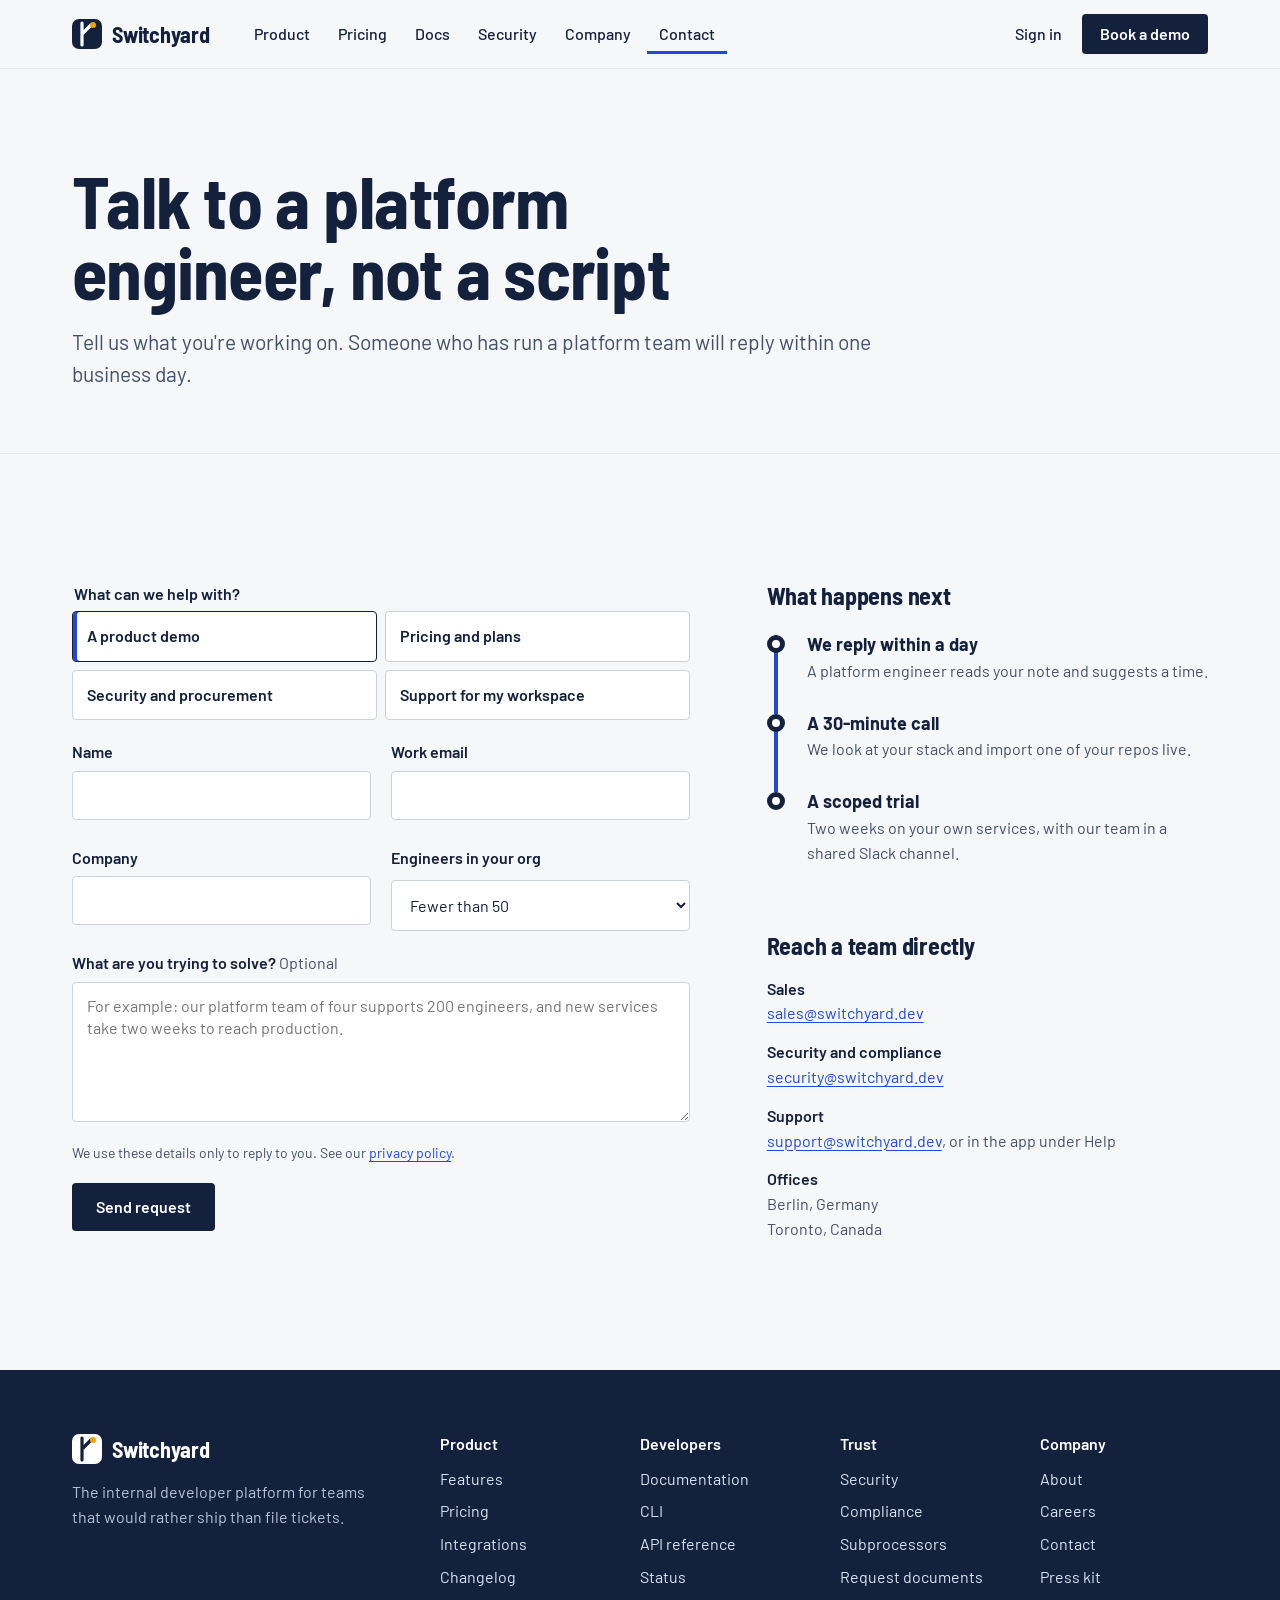
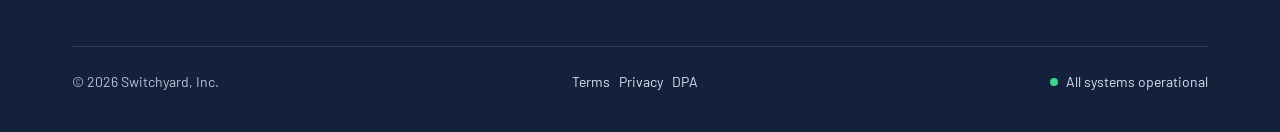
==== site/contact.html @ 426c79f3 "Add Switchyard marketing site and design skills Static multi-page marketing site for an internal dev" ====
<!doctype html>
<html lang="en">
<head>
<meta charset="utf-8">
<meta name="viewport" content="width=device-width, initial-scale=1">
<link rel="icon" href="assets/img/mark.svg" type="image/svg+xml">
<link rel="preconnect" href="https://fonts.googleapis.com">
<link rel="preconnect" href="https://fonts.gstatic.com" crossorigin>
<link href="https://fonts.googleapis.com/css2?family=Barlow+Semi+Condensed:wght@600;700&family=Barlow:wght@400;500;600;700&family=IBM+Plex+Mono:wght@400;500&display=swap" rel="stylesheet">
<link rel="stylesheet" href="assets/css/styles.css">
<title>Contact | Switchyard</title>
<meta name="description" content="Book a Switchyard demo, request security documents, or reach support.">
</head>
<body data-page="contact">
<a class="skip" href="#main">Skip to content</a>
<header class="site-header">
  <div class="wrap site-header__inner">
    <a class="brand" href="index.html" aria-label="Switchyard home">
      <svg class="brand__mark" viewBox="0 0 30 30" aria-hidden="true"><rect width="30" height="30" rx="7" fill="#14213D"/><path d="M10 26V15M10 15V4M10 15l9-9" fill="none" stroke="#fff" stroke-width="3.2" stroke-linecap="round" stroke-linejoin="round"/><circle cx="21" cy="6" r="3" fill="#F0A202"/></svg>
      <span class="brand__name">Switchyard</span>
    </a>
    <button class="menu-toggle" type="button" aria-expanded="false" aria-label="Open menu">
      <svg width="20" height="14" viewBox="0 0 20 14" aria-hidden="true"><path d="M0 1h20M0 7h20M0 13h20" stroke="currentColor" stroke-width="2"/></svg>
    </button>
    <nav class="nav" aria-label="Main">
      <a href="features.html" data-page="features">Product</a>
      <a href="pricing.html" data-page="pricing">Pricing</a>
      <a href="docs.html" data-page="docs">Docs</a>
      <a href="security.html" data-page="security">Security</a>
      <a href="about.html" data-page="about">Company</a>
      <a href="contact.html" data-page="contact" aria-current="page">Contact</a>
    </nav>
    <div class="header-actions">
      <a class="signin" href="#">Sign in</a>
      <a class="btn btn--primary" href="contact.html?topic=demo">Book a demo</a>
    </div>
  </div>
</header>
<main id="main">

  <section class="page-head">
    <div class="wrap page-head__inner">
      <h1>Talk to a platform engineer, not a script</h1>
      <p class="lead">Tell us what you're working on. Someone who has run a platform team will reply within one business day.</p>
    </div>
  </section>

  <section class="section">
    <div class="wrap split split--wide-first">
      <div>
        <form class="form" id="contact-form" novalidate>
          <fieldset class="field">
            <legend>What can we help with?</legend>
            <div class="topics">
              <label class="topic"><input type="radio" name="topic" value="demo" checked><span>A product demo</span></label>
              <label class="topic"><input type="radio" name="topic" value="sales"><span>Pricing and plans</span></label>
              <label class="topic"><input type="radio" name="topic" value="security"><span>Security and procurement</span></label>
              <label class="topic"><input type="radio" name="topic" value="support"><span>Support for my workspace</span></label>
            </div>
          </fieldset>
          <div class="form__row">
            <div class="field">
              <label for="name">Name</label>
              <input id="name" name="name" autocomplete="name" required aria-describedby="name-error">
              <span class="field__error" id="name-error" aria-live="polite"></span>
            </div>
            <div class="field">
              <label for="email">Work email</label>
              <input id="email" name="email" type="email" autocomplete="email" required aria-describedby="email-error">
              <span class="field__error" id="email-error" aria-live="polite"></span>
            </div>
          </div>
          <div class="form__row">
            <div class="field">
              <label for="company">Company</label>
              <input id="company" name="company" autocomplete="organization" required aria-describedby="company-error">
              <span class="field__error" id="company-error" aria-live="polite"></span>
            </div>
            <div class="field">
              <label for="size">Engineers in your org</label>
              <select id="size" name="size">
                <option>Fewer than 50</option>
                <option>50 to 200</option>
                <option>200 to 1,000</option>
                <option>More than 1,000</option>
              </select>
            </div>
          </div>
          <div class="field">
            <label for="message">What are you trying to solve? <span class="muted" style="font-weight:400">Optional</span></label>
            <textarea id="message" name="message" placeholder="For example: our platform team of four supports 200 engineers, and new services take two weeks to reach production."></textarea>
          </div>
          <p class="field__hint">We use these details only to reply to you. See our <a href="#">privacy policy</a>.</p>
          <button class="btn btn--primary" type="submit" style="justify-self:start">Send request</button>
        </form>
        <div class="form-success" tabindex="-1" role="status">
          <h3>Request sent</h3>
          <p class="muted">We've got your request about <span data-topic></span>. You'll hear from us at <strong data-email></strong> within one business day.</p>
          <p><a href="docs.html">Browse the docs while you wait</a></p>
        </div>
      </div>

      <aside class="contact-aside">
        <div>
          <h3 style="margin-bottom:20px">What happens next</h3>
          <ol class="steps">
            <li><strong>We reply within a day</strong>A platform engineer reads your note and suggests a time.</li>
            <li><strong>A 30-minute call</strong>We look at your stack and import one of your repos live.</li>
            <li><strong>A scoped trial</strong>Two weeks on your own services, with our team in a shared Slack channel.</li>
          </ol>
        </div>
        <div>
          <h3 style="margin-bottom:16px">Reach a team directly</h3>
          <dl>
            <div><dt>Sales</dt><dd><a href="mailto:sales@switchyard.dev">sales@switchyard.dev</a></dd></div>
            <div><dt>Security and compliance</dt><dd><a href="mailto:security@switchyard.dev">security@switchyard.dev</a></dd></div>
            <div><dt>Support</dt><dd><a href="mailto:support@switchyard.dev">support@switchyard.dev</a>, or in the app under Help</dd></div>
            <div><dt>Offices</dt><dd>Berlin, Germany<br>Toronto, Canada</dd></div>
          </dl>
        </div>
      </aside>
    </div>
  </section>

</main>
<footer class="site-footer">
  <div class="wrap">
    <div class="footer__grid">
      <div class="footer__brand">
        <a class="brand" href="index.html" aria-label="Switchyard home">
          <svg class="brand__mark" viewBox="0 0 30 30" aria-hidden="true"><rect width="30" height="30" rx="7" fill="#fff"/><path d="M10 26V15M10 15V4M10 15l9-9" fill="none" stroke="#14213D" stroke-width="3.2" stroke-linecap="round" stroke-linejoin="round"/><circle cx="21" cy="6" r="3" fill="#F0A202"/></svg>
          <span class="brand__name">Switchyard</span>
        </a>
        <p>The internal developer platform for teams that would rather ship than file tickets.</p>
      </div>
      <div>
        <h4>Product</h4>
        <ul>
          <li><a href="features.html">Features</a></li>
          <li><a href="pricing.html">Pricing</a></li>
          <li><a href="features.html#integrations">Integrations</a></li>
          <li><a href="#">Changelog</a></li>
        </ul>
      </div>
      <div>
        <h4>Developers</h4>
        <ul>
          <li><a href="docs.html">Documentation</a></li>
          <li><a href="docs.html#install">CLI</a></li>
          <li><a href="#">API reference</a></li>
          <li><a href="#">Status</a></li>
        </ul>
      </div>
      <div>
        <h4>Trust</h4>
        <ul>
          <li><a href="security.html">Security</a></li>
          <li><a href="security.html#compliance">Compliance</a></li>
          <li><a href="security.html#subprocessors">Subprocessors</a></li>
          <li><a href="contact.html?topic=security">Request documents</a></li>
        </ul>
      </div>
      <div>
        <h4>Company</h4>
        <ul>
          <li><a href="about.html">About</a></li>
          <li><a href="about.html#careers">Careers</a></li>
          <li><a href="contact.html">Contact</a></li>
          <li><a href="#">Press kit</a></li>
        </ul>
      </div>
    </div>
    <div class="footer__base">
      <span>&copy; 2026 Switchyard, Inc.</span>
      <span><a href="#">Terms</a>&nbsp;&nbsp;&nbsp;<a href="#">Privacy</a>&nbsp;&nbsp;&nbsp;<a href="#">DPA</a></span>
      <a class="status-pill" href="#">All systems operational</a>
    </div>
  </div>
</footer>
<script src="assets/js/site.js" defer></script>
</body>
</html>
---- site/assets/css/styles.css ----
/* Switchyard marketing site
   Visual language: transit-map schematics. Each product area is a "line" with its own color,
   used consistently across pages. Type is a DIN-like signage family (Barlow). */

:root {
  /* Base */
  --paper: #F5F7F8;      /* page */
  --steel: #E4E9ED;      /* panels, rules */
  --steel-2: #CBD3DA;    /* stronger rules */
  --ink: #14213D;        /* text, dark sections */
  --ink-2: #44506A;      /* secondary text */
  --white: #FFFFFF;

  /* Lines (product areas) */
  --line-catalog: #2347D8;   /* cobalt */
  --line-templates: #1F9D61; /* green */
  --line-envs: #F0A202;      /* amber */
  --line-pipelines: #7B4FD1; /* violet */
  --line-scorecards: #D9412B;/* signal red */
  --line-cost: #0E8C9B;      /* teal */

  --focus: #F0A202;

  --font-display: "Barlow Semi Condensed", "Barlow", Arial, sans-serif;
  --font-body: "Barlow", Arial, sans-serif;
  --font-code: "IBM Plex Mono", ui-monospace, Menlo, monospace;

  /* Type scale (classic: 12 14 16 18 21 24 36 48 60 72) */
  --t-12: 0.75rem;
  --t-14: 0.875rem;
  --t-16: 1rem;
  --t-18: 1.125rem;
  --t-21: 1.3125rem;
  --t-24: 1.5rem;
  --t-36: 2.25rem;
  --t-48: clamp(2.25rem, 4vw + 0.5rem, 3rem);
  --t-72: clamp(3rem, 6vw + 0.5rem, 4.5rem);

  --wrap: 1200px;
  --gutter: clamp(16px, 4vw, 32px);
  --section: clamp(72px, 10vw, 128px);
  --radius-s: 4px;
  --radius-m: 10px;
}

*, *::before, *::after { box-sizing: border-box; }

html { -webkit-text-size-adjust: 100%; scroll-behavior: smooth; }
@media (prefers-reduced-motion: reduce) { html { scroll-behavior: auto; } }

body {
  margin: 0;
  background: var(--paper);
  color: var(--ink);
  font-family: var(--font-body);
  font-size: var(--t-18);
  line-height: 1.55;
  font-feature-settings: "tnum" 0;
  -webkit-font-smoothing: antialiased;
  overflow-x: hidden;
}

img, svg, canvas { display: block; max-width: 100%; }

a { color: var(--line-catalog); text-underline-offset: 3px; text-decoration-thickness: 1px; }
a:hover { text-decoration-thickness: 2px; }

:focus-visible { outline: 3px solid var(--focus); outline-offset: 2px; border-radius: 2px; }

h1, h2, h3, h4 {
  font-family: var(--font-display);
  font-weight: 700;
  line-height: 1.05;
  letter-spacing: -0.01em;
  margin: 0;
  text-wrap: balance;
}
h1 { font-size: var(--t-72); line-height: 0.98; }
h2 { font-size: var(--t-48); }
h3 { font-size: var(--t-24); line-height: 1.2; }
h4 { font-size: var(--t-18); line-height: 1.3; font-family: var(--font-body); font-weight: 600; letter-spacing: 0; }

p { margin: 0; }
.lead { font-size: var(--t-21); line-height: 1.5; color: var(--ink-2); max-width: 36em; }
.muted { color: var(--ink-2); }
.small { font-size: var(--t-14); }

code, pre, kbd { font-family: var(--font-code); font-size: 0.875em; }

.wrap { width: 100%; max-width: var(--wrap); margin-inline: auto; padding-inline: var(--gutter); }

.skip {
  position: absolute; left: -999px; top: 8px; z-index: 100;
  background: var(--ink); color: var(--white); padding: 8px 14px; border-radius: var(--radius-s);
}
.skip:focus { left: 8px; }

[hidden] { display: none !important; }

.visually-hidden {
  position: absolute !important; width: 1px; height: 1px; overflow: hidden;
  clip: rect(0 0 0 0); white-space: nowrap;
}

/* ---------- Buttons ---------- */
.btn {
  display: inline-flex; align-items: center; justify-content: center; gap: 8px;
  min-height: 48px; padding: 0 22px;
  font: 600 var(--t-16)/1 var(--font-body);
  border-radius: var(--radius-s);
  border: 2px solid transparent;
  text-decoration: none;
  cursor: pointer;
  transition: background-color .15s, border-color .15s, color .15s;
}
.btn--primary { background: var(--ink); color: var(--white); }
.btn--primary:hover { background: var(--line-catalog); }
.btn--secondary { background: transparent; color: var(--ink); border-color: var(--ink); }
.btn--secondary:hover { background: var(--ink); color: var(--white); }
.btn--light { background: var(--white); color: var(--ink); }
.btn--light:hover { background: var(--line-envs); }
.btn--ghost-light { color: var(--white); border-color: rgba(255,255,255,.55); }
.btn--ghost-light:hover { border-color: var(--white); background: rgba(255,255,255,.08); }
.btn--block { width: 100%; }

.btn-row { display: flex; flex-wrap: wrap; gap: 12px; }

/* ---------- Header ---------- */
.site-header {
  position: sticky; top: 0; z-index: 50;
  background: rgba(245, 247, 248, 0.92);
  backdrop-filter: saturate(1.4) blur(10px);
  border-bottom: 1px solid var(--steel);
}
.site-header__inner { display: flex; align-items: center; gap: 32px; min-height: 68px; }

.brand { display: inline-flex; align-items: center; gap: 10px; color: var(--ink); text-decoration: none; }
.brand__mark { width: 30px; height: 30px; flex: none; }
.brand__name { font: 700 1.375rem/1 var(--font-display); letter-spacing: -0.01em; }

.nav { display: flex; align-items: center; gap: 4px; margin-right: auto; }
.nav a {
  color: var(--ink); text-decoration: none; font-weight: 500; font-size: var(--t-16);
  padding: 8px 12px; border-radius: var(--radius-s);
}
.nav a:hover { background: var(--steel); }
.nav a[aria-current="page"] { box-shadow: inset 0 -3px 0 var(--line-catalog); border-radius: 0; }

.header-actions { display: flex; align-items: center; gap: 8px; }
.header-actions .btn { min-height: 40px; padding: 0 16px; }
.signin { color: var(--ink); text-decoration: none; font-weight: 500; font-size: var(--t-16); padding: 8px 12px; }

.menu-toggle {
  display: none; margin-left: auto;
  width: 44px; height: 44px; border: 1px solid var(--steel-2); border-radius: var(--radius-s);
  background: var(--white); color: var(--ink); cursor: pointer;
}
.menu-toggle svg { margin: auto; }

@media (max-width: 960px) {
  .menu-toggle { display: grid; place-items: center; }
  .nav, .header-actions { display: none; }
  .site-header.is-open .site-header__inner { flex-wrap: wrap; padding-bottom: 16px; }
  .site-header.is-open .nav {
    display: flex; flex-direction: column; align-items: stretch; width: 100%; order: 3; margin: 0;
  }
  .site-header.is-open .nav a { padding: 12px 4px; border-bottom: 1px solid var(--steel); }
  .site-header.is-open .nav a[aria-current="page"] { box-shadow: inset 4px 0 0 var(--line-catalog); padding-left: 14px; }
  .site-header.is-open .header-actions { display: flex; width: 100%; order: 4; }
  .site-header.is-open .header-actions .btn { flex: 1; }
}

/* ---------- Sections ---------- */
.section { padding-block: var(--section); }
.section--tight { padding-block: calc(var(--section) * 0.6); }
.section--steel { background: var(--steel); }
.section--ink { background: var(--ink); color: var(--white); }
.section--ink .lead, .section--ink .muted { color: #B9C3D6; }
.section--ink a:not(.btn) { color: var(--white); }

.section-head { display: grid; gap: 18px; max-width: 760px; margin-bottom: clamp(40px, 6vw, 64px); }
.section-head--flush { margin-bottom: 0; align-self: center; }

/* ---------- Hero ---------- */
.hero { position: relative; overflow: hidden; border-bottom: 1px solid var(--steel); }
.hero__grid {
  display: grid; grid-template-columns: minmax(0, 5fr) minmax(0, 7fr);
  align-items: center; min-height: min(760px, calc(100svh - 68px));
}
.hero__copy { position: relative; z-index: 2; display: grid; gap: 28px; padding-block: 72px; }
.hero__copy .lead { max-width: 30em; }
.hero__note { font-size: var(--t-14); color: var(--ink-2); }
.hero__media {
  position: relative; align-self: stretch;
  margin-right: calc(var(--gutter) * -1 - max(0px, (100vw - var(--wrap)) / 2));
  min-height: 520px;
  -webkit-mask-image: linear-gradient(90deg, transparent 0, #000 18%);
          mask-image: linear-gradient(90deg, transparent 0, #000 18%);
}
@media (max-width: 900px) {
  .hero__grid { grid-template-columns: 1fr; min-height: 0; }
  .hero__copy { padding-block: 48px 8px; }
  .hero__media {
    margin-inline: calc(var(--gutter) * -1); min-height: 0; aspect-ratio: 1 / 0.9;
    -webkit-mask-image: linear-gradient(180deg, transparent 0, #000 14%);
            mask-image: linear-gradient(180deg, transparent 0, #000 14%);
  }
}

/* Parallax container (see assets/js/parallax.js) */
.parallax { position: absolute; inset: 0; width: 100%; height: 100%; }
.parallax__fallback {
  position: absolute; inset: 0; width: 100%; height: 100%; object-fit: cover;
  transition: opacity .4s;
}
.parallax.is-live .parallax__fallback { opacity: 0; }
.scene-frame { position: relative; aspect-ratio: 1 / 0.85; }


/* ---------- Customer logos ---------- */
.logos { display: flex; flex-wrap: wrap; align-items: center; gap: 16px 48px; }
.logos__label { font-size: var(--t-16); color: var(--ink-2); flex: 1 1 100%; }
.logo-word {
  font: 700 var(--t-21)/1 var(--font-display); color: #6B7690; letter-spacing: 0.01em;
  display: inline-flex; align-items: center; gap: 8px;
}
.logo-word svg { width: 20px; height: 20px; }

/* ---------- Timetable (before / after) ---------- */
.timetable { width: 100%; border-collapse: collapse; font-variant-numeric: tabular-nums; }
.timetable caption { text-align: left; font-size: var(--t-14); color: var(--ink-2); caption-side: bottom; padding-top: 16px; }
.timetable th, .timetable td { text-align: left; padding: 20px 16px; border-bottom: 1px solid var(--steel-2); vertical-align: baseline; }
.timetable th:first-child, .timetable td:first-child { padding-left: 0; }
.timetable thead th { font-size: var(--t-14); font-weight: 600; color: var(--ink-2); border-bottom: 2px solid var(--ink); padding-block: 12px; }
.timetable td:first-child { font-weight: 600; width: 44%; }
.timetable .before { color: var(--ink-2); }
.timetable .after { font: 700 var(--t-24)/1.1 var(--font-display); }
.signal { display: inline-block; width: 10px; height: 10px; border-radius: 50%; margin-right: 10px; vertical-align: 0.05em; }
.signal--red { background: var(--line-scorecards); }
.signal--green { background: var(--line-templates); }
@media (max-width: 680px) {
  .timetable thead { display: none; }
  .timetable tr { display: grid; grid-template-columns: 1fr 1fr; border-bottom: 1px solid var(--steel-2); padding-block: 16px; }
  .timetable td { border: 0; padding: 4px 0; }
  .timetable td:first-child { grid-column: 1 / -1; width: auto; }
}

/* ---------- Route (how it works) ---------- */
.route { list-style: none; margin: 0; padding: 0; display: grid; grid-template-columns: repeat(4, 1fr); position: relative; }
.route::before {
  content: ""; position: absolute; left: 0; right: 0; top: 13px; height: 8px;
  background: var(--line-catalog); border-radius: 4px;
}
.route li { position: relative; padding-right: 28px; display: grid; gap: 10px; align-content: start; }
.route__stop {
  width: 34px; height: 34px; border-radius: 50%; background: var(--white);
  border: 7px solid var(--ink); position: relative; margin-bottom: 14px;
}
.route li:last-child .route__stop { background: var(--line-envs); }
.route h3 { font-size: var(--t-24); }
.route p { color: var(--ink-2); font-size: var(--t-16); }
@media (max-width: 800px) {
  .route { grid-template-columns: 1fr; gap: 32px; }
  .route::before { left: 13px; right: auto; top: 0; bottom: 0; width: 8px; height: auto; }
  .route li { padding: 0 0 0 56px; }
  .route__stop { position: absolute; left: 0; top: -4px; margin: 0; }
}

/* ---------- Line list (product areas) ---------- */
.split { display: grid; grid-template-columns: minmax(0, 5fr) minmax(0, 7fr); gap: clamp(32px, 6vw, 80px); align-items: start; }
.split--wide-first { grid-template-columns: minmax(0, 7fr) minmax(0, 5fr); }
.split > .window { position: sticky; top: 100px; }
@media (max-width: 900px) { .split { grid-template-columns: 1fr; } .split > .window { position: static; } }

.lines { list-style: none; margin: 0; padding: 0; display: grid; }
.lines li { display: grid; grid-template-columns: 14px 1fr; gap: 18px; padding: 20px 0; border-top: 1px solid var(--steel-2); }
.lines li:last-child { border-bottom: 1px solid var(--steel-2); }
.lines__swatch { width: 14px; height: 100%; min-height: 44px; border-radius: 7px; background: var(--c); }
.lines h3 { font-size: var(--t-21); margin-bottom: 4px; }
.lines p { font-size: var(--t-16); color: var(--ink-2); }

/* ---------- Product window mock ---------- */
.window {
  background: var(--white); border: 1px solid var(--steel-2); border-radius: var(--radius-m);
  box-shadow: 0 1px 0 var(--steel-2), 0 24px 48px -24px rgba(20, 33, 61, 0.35);
  overflow: hidden; font-size: var(--t-14);
}
.window__bar { display: flex; align-items: center; gap: 12px; padding: 10px 14px; border-bottom: 1px solid var(--steel); background: #FAFBFC; }
.window__dots { display: flex; gap: 6px; }
.window__dots span { width: 10px; height: 10px; border-radius: 50%; background: var(--steel-2); }
.window__title { font-weight: 600; color: var(--ink-2); }
.window__body { display: grid; grid-template-columns: 170px 1fr; min-height: 380px; }
.window__side { border-right: 1px solid var(--steel); padding: 14px 10px; display: grid; gap: 2px; align-content: start; background: #FAFBFC; }
.window__side span { padding: 7px 10px; border-radius: var(--radius-s); color: var(--ink-2); display: flex; align-items: center; gap: 8px; }
.window__side span i { width: 8px; height: 8px; border-radius: 2px; background: var(--c); }
.window__side span.is-on { background: var(--steel); color: var(--ink); font-weight: 600; }
.window__main { padding: 16px; overflow-x: auto; }
.window__toolbar { display: flex; gap: 10px; align-items: center; margin-bottom: 12px; }
.window__search { flex: 1; border: 1px solid var(--steel-2); border-radius: var(--radius-s); padding: 7px 10px; color: #8892A6; }
.window__chip { border: 1px solid var(--steel-2); border-radius: 999px; padding: 4px 10px; color: var(--ink-2); white-space: nowrap; }
.svc { width: 100%; border-collapse: collapse; min-width: 420px; }
.svc th { text-align: left; font-weight: 600; color: var(--ink-2); padding: 8px; border-bottom: 1px solid var(--steel); }
.svc td { padding: 10px 8px; border-bottom: 1px solid var(--steel); white-space: nowrap; }
.svc td:first-child { font-weight: 600; }
.grade { display: inline-grid; place-items: center; width: 24px; height: 24px; border-radius: var(--radius-s); font-weight: 700; color: var(--white); }
.grade--a { background: var(--line-templates); }
.grade--b { background: var(--line-cost); }
.grade--c { background: var(--line-envs); color: var(--ink); }
.status { display: inline-flex; align-items: center; gap: 6px; }
.status::before { content: ""; width: 8px; height: 8px; border-radius: 50%; background: var(--c, var(--line-templates)); }
@media (max-width: 560px) { .window__body { grid-template-columns: 1fr; } .window__side { display: none; } }

/* ---------- Approvers ---------- */
.approvers { display: grid; grid-template-columns: repeat(3, 1fr); gap: clamp(24px, 4vw, 48px); }
.approvers > div { border-top: 3px solid var(--ink); padding-top: 22px; display: grid; gap: 14px; align-content: start; }
.approvers ul { margin: 0; padding-left: 1.1em; color: var(--ink-2); font-size: var(--t-16); display: grid; gap: 6px; }
.approvers a { font-weight: 600; font-size: var(--t-16); }
@media (max-width: 860px) { .approvers { grid-template-columns: 1fr; } }

/* ---------- Quote ---------- */
.quote { display: grid; gap: 28px; max-width: 900px; }
.quote blockquote { margin: 0; font: 600 clamp(1.5rem, 2.4vw + 0.6rem, 2.25rem)/1.25 var(--font-display); letter-spacing: -0.005em; }
.quote figcaption { display: flex; align-items: center; gap: 14px; font-size: var(--t-16); }
.avatar {
  width: 48px; height: 48px; border-radius: 50%; display: grid; place-items: center; flex: none;
  background: var(--c, var(--line-catalog)); color: var(--white); font-weight: 700; font-size: var(--t-16);
}

/* ---------- CTA band ---------- */
.cta { display: grid; grid-template-columns: minmax(0, 1fr) auto; gap: 32px; align-items: end; }
.cta h2 { max-width: 14em; }
.cta p { margin-top: 16px; }
@media (max-width: 760px) { .cta { grid-template-columns: 1fr; align-items: start; } }

/* ---------- Page header (inner pages) ---------- */
.page-head { padding-block: clamp(56px, 8vw, 96px) clamp(40px, 6vw, 64px); border-bottom: 1px solid var(--steel); }
.page-head__inner { display: grid; gap: 20px; }
.page-head__inner > * { max-width: 820px; }
.page-head--media { position: relative; overflow: hidden; padding: 0; }
.page-head--media .page-head__grid { display: grid; grid-template-columns: minmax(0, 6fr) minmax(0, 6fr); align-items: center; min-height: 480px; }
.page-head--media .page-head__inner { padding-block: 72px; }
.page-head__media { position: relative; align-self: stretch; min-height: 420px; margin-right: calc(var(--gutter) * -1 - max(0px, (100vw - var(--wrap)) / 2)); }
@media (max-width: 900px) {
  .page-head--media .page-head__grid { grid-template-columns: 1fr; }
  .page-head--media .page-head__inner { padding-block: 48px 0; }
  .page-head__media { margin-inline: calc(var(--gutter) * -1); min-height: 0; aspect-ratio: 1 / 0.8; }
}

/* ---------- Feature detail rows ---------- */
.feature { display: grid; grid-template-columns: minmax(0, 5fr) minmax(0, 7fr); gap: clamp(32px, 6vw, 80px); align-items: start; padding-block: clamp(48px, 7vw, 88px); border-top: 1px solid var(--steel-2); }
.feature:first-child { border-top: 0; }
.feature__copy { display: grid; gap: 16px; position: sticky; top: 100px; }
.feature__line { display: inline-flex; align-items: center; gap: 10px; font-weight: 600; font-size: var(--t-16); color: var(--ink); }
.feature__line::before { content: ""; width: 28px; height: 8px; border-radius: 4px; background: var(--c); }
.feature__copy ul { margin: 8px 0 0; padding: 0; list-style: none; display: grid; gap: 10px; font-size: var(--t-16); color: var(--ink-2); }
.feature__copy li { padding-left: 22px; position: relative; }
.feature__copy li::before { content: ""; position: absolute; left: 0; top: 0.55em; width: 10px; height: 10px; border-radius: 50%; border: 3px solid var(--c); }
@media (max-width: 900px) { .feature { grid-template-columns: 1fr; } .feature__copy { position: static; } }

.codeblock {
  position: relative; background: var(--ink); color: #DCE3F0; border-radius: var(--radius-m);
  padding: 20px 22px; overflow-x: auto; font-size: var(--t-14); line-height: 1.65;
}
.codeblock pre { margin: 0; font-size: inherit; }
.codeblock .k { color: #8FB3FF; }
.codeblock .s { color: #9BE3B9; }
.codeblock .c { color: #8792AB; }
.codeblock .n { color: #FFD27A; }
.copy-btn {
  position: absolute; top: 10px; right: 10px; font: 500 var(--t-12)/1 var(--font-body);
  background: rgba(255,255,255,.08); color: #DCE3F0; border: 1px solid rgba(255,255,255,.18);
  border-radius: var(--radius-s); padding: 6px 10px; cursor: pointer;
}
.copy-btn:hover { background: rgba(255,255,255,.16); }

.integrations { display: grid; grid-template-columns: repeat(auto-fill, minmax(170px, 1fr)); gap: 1px; background: var(--steel-2); border: 1px solid var(--steel-2); border-radius: var(--radius-m); overflow: hidden; }
.integrations div { background: var(--white); padding: 18px; display: grid; gap: 2px; }
.integrations strong { font-size: var(--t-16); }
.integrations span { font-size: var(--t-14); color: var(--ink-2); }

/* ---------- Pricing ---------- */
.billing-toggle { justify-self: start; display: inline-flex; border: 2px solid var(--ink); border-radius: var(--radius-s); padding: 3px; gap: 3px; background: var(--white); }
.billing-toggle button {
  border: 0; background: transparent; font: 600 var(--t-16)/1 var(--font-body); color: var(--ink);
  padding: 10px 16px; border-radius: 2px; cursor: pointer;
}
.billing-toggle button[aria-pressed="true"] { background: var(--ink); color: var(--white); }

.plans { display: grid; grid-template-columns: repeat(3, 1fr); border: 1px solid var(--steel-2); border-radius: var(--radius-m); background: var(--white); overflow: hidden; }
.plan { padding: 32px 28px; display: grid; gap: 20px; align-content: start; border-left: 1px solid var(--steel-2); }
.plan:first-child { border-left: 0; }
.plan--featured { background: var(--ink); color: var(--white); }
.plan--featured .muted, .plan--featured .plan__unit { color: #B9C3D6; }
.plan__name { font: 700 var(--t-24)/1 var(--font-display); }
.plan__price { display: flex; align-items: baseline; gap: 8px; font-variant-numeric: tabular-nums; }
.plan__amount { font: 700 3.75rem/1 var(--font-display); letter-spacing: -0.02em; }
.plan__unit { color: var(--ink-2); font-size: var(--t-16); line-height: 1.3; }
.plan ul { list-style: none; margin: 0; padding: 0; display: grid; gap: 10px; font-size: var(--t-16); }
.plan li { padding-left: 26px; position: relative; }
.plan li::before {
  content: ""; position: absolute; left: 2px; top: 0.4em; width: 12px; height: 7px;
  border-left: 2.5px solid var(--line-templates); border-bottom: 2.5px solid var(--line-templates); transform: rotate(-45deg);
}
.plan--featured li::before { border-color: var(--line-envs); }
.plan__tag { font-size: var(--t-14); font-weight: 600; color: var(--line-envs); }
@media (max-width: 900px) {
  .plans { grid-template-columns: 1fr; }
  .plan { border-left: 0; border-top: 1px solid var(--steel-2); }
  .plan:first-child { border-top: 0; }
}

.compare-scroll { overflow-x: auto; border: 1px solid var(--steel-2); border-radius: var(--radius-m); background: var(--white); }
.compare { width: 100%; min-width: 680px; border-collapse: collapse; font-size: var(--t-16); }
.compare th, .compare td { padding: 14px 18px; border-bottom: 1px solid var(--steel); text-align: left; }
.compare thead th { position: sticky; top: 0; background: var(--white); font: 700 var(--t-18)/1.2 var(--font-display); border-bottom: 2px solid var(--ink); }
.compare tbody th { font-weight: 500; }
.compare td { text-align: center; width: 18%; }
.compare thead th:not(:first-child) { text-align: center; }
.compare .group th { background: var(--steel); font-weight: 700; font-family: var(--font-display); font-size: var(--t-18); }
.yes { color: var(--line-templates); font-weight: 700; }
.no { color: #9AA3B5; }

.faq { display: grid; border-top: 1px solid var(--steel-2); }
.faq details { border-bottom: 1px solid var(--steel-2); }
.faq summary {
  list-style: none; cursor: pointer; padding: 22px 40px 22px 0; position: relative;
  font: 600 var(--t-21)/1.3 var(--font-display);
}
.faq summary::-webkit-details-marker { display: none; }
.faq summary::after {
  content: ""; position: absolute; right: 6px; top: 50%; width: 12px; height: 12px; margin-top: -9px;
  border-right: 2.5px solid var(--ink); border-bottom: 2.5px solid var(--ink); transform: rotate(45deg);
  transition: transform .2s;
}
.faq details[open] summary::after { transform: rotate(-135deg); margin-top: -3px; }
.faq details > div { padding: 0 0 24px; color: var(--ink-2); max-width: 46em; font-size: var(--t-16); display: grid; gap: 10px; }

.facts { display: grid; grid-template-columns: repeat(auto-fit, minmax(240px, 1fr)); gap: 32px 40px; }
.facts > div { display: grid; gap: 8px; align-content: start; }
.facts p { font-size: var(--t-16); color: var(--ink-2); }

/* ---------- Docs ---------- */
.docs { display: grid; grid-template-columns: 240px minmax(0, 1fr) 200px; gap: 48px; padding-block: 48px 96px; }
.docs__nav { position: sticky; top: 92px; align-self: start; max-height: calc(100vh - 110px); overflow-y: auto; font-size: var(--t-16); }
.docs__nav h4 { font-size: var(--t-14); color: var(--ink-2); margin: 24px 0 6px; }
.docs__nav h4:first-of-type { margin-top: 16px; }
.docs__nav ul { list-style: none; margin: 0; padding: 0; display: grid; }
.docs__nav a { display: block; color: var(--ink); text-decoration: none; padding: 5px 10px; border-left: 2px solid var(--steel-2); }
.docs__nav a:hover { border-left-color: var(--ink); }
.docs__nav a[aria-current="true"] { border-left-color: var(--line-catalog); color: var(--line-catalog); font-weight: 600; }
.docs__search { width: 100%; font: 400 var(--t-16)/1 var(--font-body); padding: 11px 12px; border: 1px solid var(--steel-2); border-radius: var(--radius-s); background: var(--white); color: var(--ink); }
.docs__article { max-width: 720px; display: grid; gap: 20px; font-size: var(--t-18); }
.docs__article h1 { font-size: var(--t-48); }
.docs__article h2 { font-size: var(--t-36); margin-top: 32px; scroll-margin-top: 96px; }
.docs__article h3 { margin-top: 12px; }
.docs__article ul, .docs__article ol { margin: 0; padding-left: 1.3em; display: grid; gap: 6px; }
.docs__article :not(pre) > code { background: var(--steel); padding: 0.1em 0.35em; border-radius: 3px; }
.crumbs { font-size: var(--t-14); color: var(--ink-2); }
.crumbs a { color: var(--ink-2); }
.callout { border-left: 6px solid var(--c, var(--line-catalog)); background: var(--white); padding: 16px 20px; border-radius: 0 var(--radius-s) var(--radius-s) 0; font-size: var(--t-16); }
.callout strong { display: block; margin-bottom: 2px; }
.docs__toc { position: sticky; top: 92px; align-self: start; font-size: var(--t-14); }
.docs__toc p { font-weight: 600; margin-bottom: 8px; }
.docs__toc ul { list-style: none; padding: 0; margin: 0; display: grid; gap: 6px; }
.docs__toc a { color: var(--ink-2); text-decoration: none; }
.docs__toc a:hover { color: var(--ink); text-decoration: underline; }
.pager { display: grid; grid-template-columns: 1fr 1fr; gap: 16px; margin-top: 32px; }
.pager a { border: 1px solid var(--steel-2); border-radius: var(--radius-m); padding: 16px 18px; text-decoration: none; color: var(--ink); display: grid; gap: 2px; background: var(--white); }
.pager a:hover { border-color: var(--ink); }
.pager span { font-size: var(--t-14); color: var(--ink-2); }
.pager a:last-child { text-align: right; }
.no-results { display: none; font-size: var(--t-14); color: var(--ink-2); padding: 8px 10px; }
@media (max-width: 1100px) { .docs { grid-template-columns: 220px minmax(0, 1fr); } .docs__toc { display: none; } }
@media (max-width: 780px) {
  .docs { grid-template-columns: 1fr; gap: 24px; padding-top: 24px; }
  .docs__nav { position: static; max-height: none; border-bottom: 1px solid var(--steel-2); padding-bottom: 16px; }
}

/* ---------- Security ---------- */
.badges { display: grid; grid-template-columns: repeat(auto-fit, minmax(200px, 1fr)); gap: 16px; }
.badge { border: 1px solid var(--steel-2); border-radius: var(--radius-m); background: var(--white); padding: 20px; display: grid; gap: 6px; }
.badge strong { font: 700 var(--t-21)/1.1 var(--font-display); }
.badge span { font-size: var(--t-14); color: var(--ink-2); }
.diagram { background: var(--white); border: 1px solid var(--steel-2); border-radius: var(--radius-m); padding: clamp(16px, 3vw, 32px); }
.diagram svg { width: 100%; height: auto; }
.data-table { width: 100%; border-collapse: collapse; font-size: var(--t-16); background: var(--white); }
.data-table th, .data-table td { text-align: left; padding: 12px 16px; border-bottom: 1px solid var(--steel); vertical-align: top; }
.data-table thead th { border-bottom: 2px solid var(--ink); font-weight: 600; }
.table-scroll { overflow-x: auto; border: 1px solid var(--steel-2); border-radius: var(--radius-m); }
.table-scroll .data-table { min-width: 620px; }

/* ---------- About ---------- */
.team { display: grid; grid-template-columns: repeat(auto-fill, minmax(220px, 1fr)); gap: 32px 24px; }
.person { display: grid; grid-template-columns: 56px 1fr; gap: 14px; align-items: center; }
.person .avatar { width: 56px; height: 56px; font-size: var(--t-18); }
.person strong { display: block; font-size: var(--t-18); }
.person span { font-size: var(--t-14); color: var(--ink-2); line-height: 1.4; display: block; }
.prose { display: grid; gap: 18px; max-width: 40em; }

/* ---------- Contact ---------- */
.form { display: grid; gap: 20px; }
.form__row { display: grid; grid-template-columns: 1fr 1fr; gap: 20px; }
@media (max-width: 600px) { .form__row { grid-template-columns: 1fr; } }
.field { display: grid; gap: 6px; }
.field label, .field legend { font-weight: 600; font-size: var(--t-16); }
.field input, .field select, .field textarea {
  font: 400 var(--t-16)/1.4 var(--font-body); color: var(--ink);
  padding: 12px 14px; border: 1.5px solid var(--steel-2); border-radius: var(--radius-s); background: var(--white); width: 100%;
}
.field textarea { min-height: 140px; resize: vertical; }
.field input:focus, .field select:focus, .field textarea:focus { border-color: var(--ink); outline: 3px solid var(--focus); outline-offset: 0; }
.field [aria-invalid="true"] { border-color: var(--line-scorecards); }
.field__error { color: var(--line-scorecards); font-size: var(--t-14); min-height: 0; }
.field__hint { color: var(--ink-2); font-size: var(--t-14); }
fieldset.field { border: 0; padding: 0; margin: 0; }
.topics { display: grid; grid-template-columns: 1fr 1fr; gap: 8px; margin-top: 4px; }
@media (max-width: 600px) { .topics { grid-template-columns: 1fr; } }
.topic { position: relative; }
.topic input { position: absolute; opacity: 0; inset: 0; }
.topic span { display: block; border: 1.5px solid var(--steel-2); border-radius: var(--radius-s); padding: 12px 14px; background: var(--white); font-size: var(--t-16); cursor: pointer; }
.topic input:checked + span { border-color: var(--ink); box-shadow: inset 4px 0 0 var(--line-catalog); font-weight: 600; }
.topic input:focus-visible + span { outline: 3px solid var(--focus); outline-offset: 2px; }
.form-success { display: none; border-left: 6px solid var(--line-templates); background: var(--white); padding: 24px; border-radius: 0 var(--radius-m) var(--radius-m) 0; gap: 8px; }
.form-success.is-shown { display: grid; }
.steps { list-style: none; margin: 0; padding: 0; display: grid; gap: 0; position: relative; }
.steps li { position: relative; padding: 0 0 26px 40px; font-size: var(--t-16); color: var(--ink-2); }
.steps li strong { display: block; color: var(--ink); font-size: var(--t-18); }
.steps li::before { content: ""; position: absolute; left: 0; top: 4px; width: 18px; height: 18px; border-radius: 50%; border: 5px solid var(--ink); background: var(--white); z-index: 1; }
.steps li::after { content: ""; position: absolute; left: 7px; top: 12px; bottom: -4px; width: 4px; background: var(--line-catalog); }
.steps li:last-child::after { display: none; }
.contact-aside { display: grid; gap: 40px; align-content: start; }
.contact-aside dl { margin: 0; display: grid; gap: 14px; font-size: var(--t-16); }
.contact-aside dt { font-weight: 600; }
.contact-aside dd { margin: 0; color: var(--ink-2); }

/* ---------- Footer ---------- */
.site-footer { background: var(--ink); color: #B9C3D6; padding-block: 64px 40px; font-size: var(--t-16); }
.site-footer a { color: #DCE3F0; text-decoration: none; }
.site-footer a:hover { color: var(--white); text-decoration: underline; }
.footer__grid { display: grid; grid-template-columns: 2fr repeat(4, 1fr); gap: 32px; }
.footer__grid h4 { color: var(--white); margin-bottom: 12px; font-size: var(--t-16); }
.footer__grid ul { list-style: none; padding: 0; margin: 0; display: grid; gap: 8px; }
.footer__brand { display: grid; gap: 16px; align-content: start; max-width: 300px; }
.footer__brand .brand { color: var(--white); }
.footer__base { display: flex; flex-wrap: wrap; justify-content: space-between; gap: 16px; margin-top: 56px; padding-top: 24px; border-top: 1px solid rgba(255,255,255,.14); font-size: var(--t-14); }
.status-pill { display: inline-flex; align-items: center; gap: 8px; }
.status-pill::before { content: ""; width: 8px; height: 8px; border-radius: 50%; background: #3DD68C; }
@media (max-width: 860px) { .footer__grid { grid-template-columns: 1fr 1fr; } .footer__brand { grid-column: 1 / -1; } }
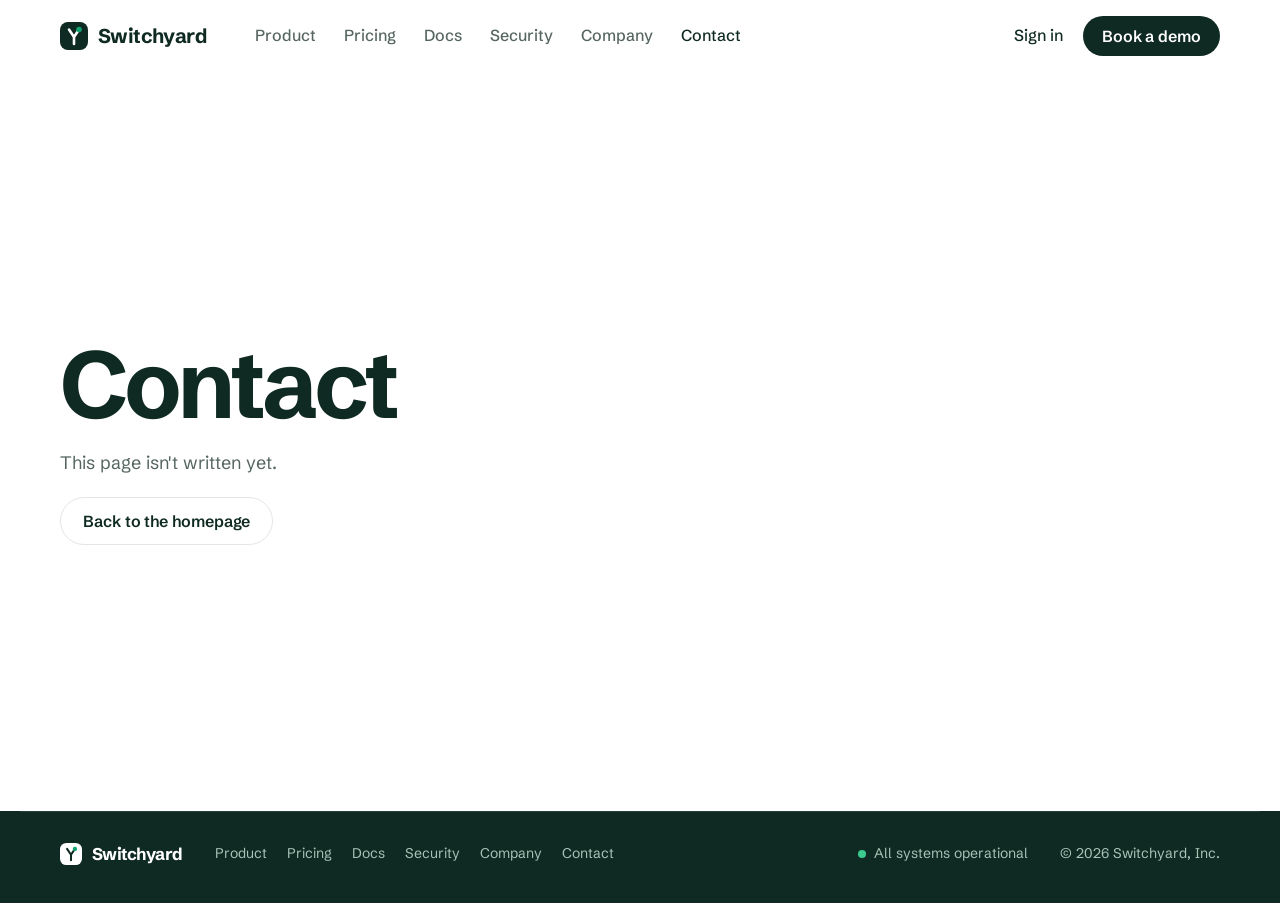
==== commit 6e36a8ac: "Replace marketing site with new Switchyard homepage Removes the previous seven-page transit-map site" ====
--- a/site/contact.html
+++ b/site/contact.html
@@ -3,180 +3,73 @@
 <head>
 <meta charset="utf-8">
 <meta name="viewport" content="width=device-width, initial-scale=1">
-<link rel="icon" href="assets/img/mark.svg" type="image/svg+xml">
+<title>Contact | Switchyard</title>
+
+<link rel="icon" href="assets/mark.svg" type="image/svg+xml">
 <link rel="preconnect" href="https://fonts.googleapis.com">
 <link rel="preconnect" href="https://fonts.gstatic.com" crossorigin>
-<link href="https://fonts.googleapis.com/css2?family=Barlow+Semi+Condensed:wght@600;700&family=Barlow:wght@400;500;600;700&family=IBM+Plex+Mono:wght@400;500&display=swap" rel="stylesheet">
-<link rel="stylesheet" href="assets/css/styles.css">
-<title>Contact | Switchyard</title>
-<meta name="description" content="Book a Switchyard demo, request security documents, or reach support.">
+<link href="https://fonts.googleapis.com/css2?family=Schibsted+Grotesk:wght@400;500;600;700&family=JetBrains+Mono:wght@400;500&display=swap" rel="stylesheet">
+<link rel="stylesheet" href="assets/styles.css">
 </head>
-<body data-page="contact">
+<body>
+<svg width="0" height="0" style="position:absolute" aria-hidden="true">
+  <defs>
+    <g id="i-catalog" fill="none" stroke="currentColor" stroke-width="1.7" stroke-linejoin="round"><rect x="4" y="4" width="6.5" height="6.5" rx="1.5"/><rect x="13.5" y="4" width="6.5" height="6.5" rx="1.5"/><rect x="4" y="13.5" width="6.5" height="6.5" rx="1.5"/><rect x="13.5" y="13.5" width="6.5" height="6.5" rx="1.5"/></g>
+    <g id="i-paths" fill="none" stroke="currentColor" stroke-width="1.7" stroke-linecap="round"><circle cx="6" cy="5" r="2.2"/><circle cx="6" cy="19" r="2.2"/><circle cx="18" cy="7" r="2.2"/><path d="M6 7.2v9.6M18 9.2c0 5.5-12 2.5-12 7.6"/></g>
+    <g id="i-envs" fill="none" stroke="currentColor" stroke-width="1.7" stroke-linejoin="round"><path d="M12 3 2.5 8 12 13l9.5-5L12 3Z"/><path d="M2.5 12.3 12 17.3l9.5-5M2.5 16.3 12 21.3l9.5-5"/></g>
+    <g id="i-deploy" fill="none" stroke="currentColor" stroke-width="1.7" stroke-linecap="round" stroke-linejoin="round"><path d="M12 18V5M6.5 10.5 12 5l5.5 5.5M5 21h14"/></g>
+    <g id="i-score" fill="none" stroke="currentColor" stroke-width="1.7" stroke-linecap="round" stroke-linejoin="round"><circle cx="12" cy="12" r="9"/><path d="m8 12.5 2.8 2.8L16.2 10"/></g>
+    <g id="i-cost" fill="none" stroke="currentColor" stroke-width="1.7" stroke-linecap="round"><path d="M5 20v-7M10 20V6M15 20v-9M20 20V9"/></g>
+    <g id="i-gear" fill="none" stroke="currentColor" stroke-width="1.7" stroke-linecap="round"><circle cx="12" cy="12" r="3"/><path d="M12 2.5v3M12 18.5v3M2.5 12h3M18.5 12h3M5.3 5.3l2.1 2.1M16.6 16.6l2.1 2.1M5.3 18.7l2.1-2.1M16.6 7.4l2.1-2.1"/></g>
+    <g id="i-check" fill="none" stroke="currentColor" stroke-width="2" stroke-linecap="round" stroke-linejoin="round"><path d="m5 12.5 4.5 4.5L19 7.5"/></g>
+    <g id="i-mark-light"><rect width="28" height="28" rx="8" fill="#fff"/><path d="M14 22v-7M14 15 9 7.5M14 15l5-7.5" fill="none" stroke="#0F2A22" stroke-width="2.6" stroke-linecap="round"/><circle cx="19" cy="7.5" r="2.8" fill="#12A36E"/></g>
+    <g id="i-mark"><rect width="28" height="28" rx="8" fill="#0F2A22"/><path d="M14 22v-7M14 15 9 7.5M14 15l5-7.5" fill="none" stroke="#fff" stroke-width="2.6" stroke-linecap="round"/><circle cx="19" cy="7.5" r="2.8" fill="#12A36E"/></g>
+  </defs>
+</svg>
+
 <a class="skip" href="#main">Skip to content</a>
-<header class="site-header">
-  <div class="wrap site-header__inner">
-    <a class="brand" href="index.html" aria-label="Switchyard home">
-      <svg class="brand__mark" viewBox="0 0 30 30" aria-hidden="true"><rect width="30" height="30" rx="7" fill="#14213D"/><path d="M10 26V15M10 15V4M10 15l9-9" fill="none" stroke="#fff" stroke-width="3.2" stroke-linecap="round" stroke-linejoin="round"/><circle cx="21" cy="6" r="3" fill="#F0A202"/></svg>
-      <span class="brand__name">Switchyard</span>
-    </a>
-    <button class="menu-toggle" type="button" aria-expanded="false" aria-label="Open menu">
-      <svg width="20" height="14" viewBox="0 0 20 14" aria-hidden="true"><path d="M0 1h20M0 7h20M0 13h20" stroke="currentColor" stroke-width="2"/></svg>
-    </button>
+
+<header class="header">
+  <div class="wrap header__row">
+    <a class="brand" href="index.html" aria-label="Switchyard home"><svg viewBox="0 0 28 28" aria-hidden="true"><use href="#i-mark"/></svg>Switchyard</a>
+    <button class="menu-btn" type="button" aria-expanded="false" aria-label="Open menu"><svg width="18" height="12" viewBox="0 0 18 12" aria-hidden="true"><path d="M0 1h18M0 6h18M0 11h18" stroke="currentColor" stroke-width="1.8"/></svg></button>
     <nav class="nav" aria-label="Main">
-      <a href="features.html" data-page="features">Product</a>
-      <a href="pricing.html" data-page="pricing">Pricing</a>
-      <a href="docs.html" data-page="docs">Docs</a>
-      <a href="security.html" data-page="security">Security</a>
-      <a href="about.html" data-page="about">Company</a>
-      <a href="contact.html" data-page="contact" aria-current="page">Contact</a>
+      <a href="product.html">Product</a>
+      <a href="pricing.html">Pricing</a>
+      <a href="docs.html">Docs</a>
+      <a href="security.html">Security</a>
+      <a href="company.html">Company</a>
+      <a href="contact.html" aria-current="page">Contact</a>
     </nav>
-    <div class="header-actions">
+    <div class="header__actions">
       <a class="signin" href="#">Sign in</a>
-      <a class="btn btn--primary" href="contact.html?topic=demo">Book a demo</a>
+      <a class="btn btn--solid" href="contact.html">Book a demo</a>
     </div>
   </div>
 </header>
-<main id="main">
 
-  <section class="page-head">
-    <div class="wrap page-head__inner">
-      <h1>Talk to a platform engineer, not a script</h1>
-      <p class="lead">Tell us what you're working on. Someone who has run a platform team will reply within one business day.</p>
-    </div>
-  </section>
+<main id="main" class="wrap blank">
+  <h1>Contact</h1>
+  <p>This page isn't written yet.</p>
+  <div class="btn-row"><a class="btn btn--line" href="index.html">Back to the homepage</a></div>
+</main>
 
-  <section class="section">
-    <div class="wrap split split--wide-first">
-      <div>
-        <form class="form" id="contact-form" novalidate>
-          <fieldset class="field">
-            <legend>What can we help with?</legend>
-            <div class="topics">
-              <label class="topic"><input type="radio" name="topic" value="demo" checked><span>A product demo</span></label>
-              <label class="topic"><input type="radio" name="topic" value="sales"><span>Pricing and plans</span></label>
-              <label class="topic"><input type="radio" name="topic" value="security"><span>Security and procurement</span></label>
-              <label class="topic"><input type="radio" name="topic" value="support"><span>Support for my workspace</span></label>
-            </div>
-          </fieldset>
-          <div class="form__row">
-            <div class="field">
-              <label for="name">Name</label>
-              <input id="name" name="name" autocomplete="name" required aria-describedby="name-error">
-              <span class="field__error" id="name-error" aria-live="polite"></span>
-            </div>
-            <div class="field">
-              <label for="email">Work email</label>
-              <input id="email" name="email" type="email" autocomplete="email" required aria-describedby="email-error">
-              <span class="field__error" id="email-error" aria-live="polite"></span>
-            </div>
-          </div>
-          <div class="form__row">
-            <div class="field">
-              <label for="company">Company</label>
-              <input id="company" name="company" autocomplete="organization" required aria-describedby="company-error">
-              <span class="field__error" id="company-error" aria-live="polite"></span>
-            </div>
-            <div class="field">
-              <label for="size">Engineers in your org</label>
-              <select id="size" name="size">
-                <option>Fewer than 50</option>
-                <option>50 to 200</option>
-                <option>200 to 1,000</option>
-                <option>More than 1,000</option>
-              </select>
-            </div>
-          </div>
-          <div class="field">
-            <label for="message">What are you trying to solve? <span class="muted" style="font-weight:400">Optional</span></label>
-            <textarea id="message" name="message" placeholder="For example: our platform team of four supports 200 engineers, and new services take two weeks to reach production."></textarea>
-          </div>
-          <p class="field__hint">We use these details only to reply to you. See our <a href="#">privacy policy</a>.</p>
-          <button class="btn btn--primary" type="submit" style="justify-self:start">Send request</button>
-        </form>
-        <div class="form-success" tabindex="-1" role="status">
-          <h3>Request sent</h3>
-          <p class="muted">We've got your request about <span data-topic></span>. You'll hear from us at <strong data-email></strong> within one business day.</p>
-          <p><a href="docs.html">Browse the docs while you wait</a></p>
-        </div>
-      </div>
-
-      <aside class="contact-aside">
-        <div>
-          <h3 style="margin-bottom:20px">What happens next</h3>
-          <ol class="steps">
-            <li><strong>We reply within a day</strong>A platform engineer reads your note and suggests a time.</li>
-            <li><strong>A 30-minute call</strong>We look at your stack and import one of your repos live.</li>
-            <li><strong>A scoped trial</strong>Two weeks on your own services, with our team in a shared Slack channel.</li>
-          </ol>
-        </div>
-        <div>
-          <h3 style="margin-bottom:16px">Reach a team directly</h3>
-          <dl>
-            <div><dt>Sales</dt><dd><a href="mailto:sales@switchyard.dev">sales@switchyard.dev</a></dd></div>
-            <div><dt>Security and compliance</dt><dd><a href="mailto:security@switchyard.dev">security@switchyard.dev</a></dd></div>
-            <div><dt>Support</dt><dd><a href="mailto:support@switchyard.dev">support@switchyard.dev</a>, or in the app under Help</dd></div>
-            <div><dt>Offices</dt><dd>Berlin, Germany<br>Toronto, Canada</dd></div>
-          </dl>
-        </div>
-      </aside>
-    </div>
-  </section>
-
-</main>
-<footer class="site-footer">
-  <div class="wrap">
-    <div class="footer__grid">
-      <div class="footer__brand">
-        <a class="brand" href="index.html" aria-label="Switchyard home">
-          <svg class="brand__mark" viewBox="0 0 30 30" aria-hidden="true"><rect width="30" height="30" rx="7" fill="#fff"/><path d="M10 26V15M10 15V4M10 15l9-9" fill="none" stroke="#14213D" stroke-width="3.2" stroke-linecap="round" stroke-linejoin="round"/><circle cx="21" cy="6" r="3" fill="#F0A202"/></svg>
-          <span class="brand__name">Switchyard</span>
-        </a>
-        <p>The internal developer platform for teams that would rather ship than file tickets.</p>
-      </div>
-      <div>
-        <h4>Product</h4>
-        <ul>
-          <li><a href="features.html">Features</a></li>
-          <li><a href="pricing.html">Pricing</a></li>
-          <li><a href="features.html#integrations">Integrations</a></li>
-          <li><a href="#">Changelog</a></li>
-        </ul>
-      </div>
-      <div>
-        <h4>Developers</h4>
-        <ul>
-          <li><a href="docs.html">Documentation</a></li>
-          <li><a href="docs.html#install">CLI</a></li>
-          <li><a href="#">API reference</a></li>
-          <li><a href="#">Status</a></li>
-        </ul>
-      </div>
-      <div>
-        <h4>Trust</h4>
-        <ul>
-          <li><a href="security.html">Security</a></li>
-          <li><a href="security.html#compliance">Compliance</a></li>
-          <li><a href="security.html#subprocessors">Subprocessors</a></li>
-          <li><a href="contact.html?topic=security">Request documents</a></li>
-        </ul>
-      </div>
-      <div>
-        <h4>Company</h4>
-        <ul>
-          <li><a href="about.html">About</a></li>
-          <li><a href="about.html#careers">Careers</a></li>
-          <li><a href="contact.html">Contact</a></li>
-          <li><a href="#">Press kit</a></li>
-        </ul>
-      </div>
-    </div>
-    <div class="footer__base">
-      <span>&copy; 2026 Switchyard, Inc.</span>
-      <span><a href="#">Terms</a>&nbsp;&nbsp;&nbsp;<a href="#">Privacy</a>&nbsp;&nbsp;&nbsp;<a href="#">DPA</a></span>
-      <a class="status-pill" href="#">All systems operational</a>
-    </div>
+<footer class="footer">
+  <div class="wrap footer__inner">
+    <a class="brand" href="index.html" aria-label="Switchyard home"><svg viewBox="0 0 28 28" aria-hidden="true"><use href="#i-mark-light"/></svg>Switchyard</a>
+    <nav aria-label="Footer">
+      <a href="product.html">Product</a>
+      <a href="pricing.html">Pricing</a>
+      <a href="docs.html">Docs</a>
+      <a href="security.html">Security</a>
+      <a href="company.html">Company</a>
+      <a href="contact.html">Contact</a>
+    </nav>
+    <a class="status" href="#">All systems operational</a>
+    <span>&copy; 2026 Switchyard, Inc.</span>
   </div>
 </footer>
-<script src="assets/js/site.js" defer></script>
+
+<script src="assets/home.js" defer></script>
 </body>
 </html>
--- a/site/assets/styles.css
+++ b/site/assets/styles.css
@@ -0,0 +1,323 @@
+/* Switchyard homepage
+   One bold moment: the product stage in the hero. Everything else stays quiet. */
+
+:root {
+  --white: #FFFFFF;
+  --mist: #F3F5F3;        /* quiet surfaces */
+  --rule: #E2E7E4;        /* borders */
+  --evergreen: #0F2A22;   /* text and dark band */
+  --slate: #56665F;       /* secondary text */
+  --jade: #12A36E;        /* "build passed": the only accent */
+  --jade-ink: #0B7A52;    /* accent for small text on white */
+  --jade-tint: #E3F4EC;
+  --amber: #E5A019;       /* in-progress states inside the product UI only */
+
+  --font: "Schibsted Grotesk", "Helvetica Neue", Arial, sans-serif;
+  --mono: "JetBrains Mono", ui-monospace, Menlo, monospace;
+
+  /* Scale: 14 16 18 21 24 36 48 72 + display */
+  --t-14: 0.875rem;
+  --t-16: 1rem;
+  --t-18: 1.125rem;
+  --t-21: 1.3125rem;
+  --t-24: 1.5rem;
+  --t-36: clamp(1.75rem, 2.2vw + 1rem, 2.25rem);
+  --t-48: clamp(2.125rem, 3.2vw + 1rem, 3rem);
+  --t-display: clamp(3rem, 7.4vw, 6.5rem);
+
+  --wrap: 1240px;
+  --gutter: clamp(16px, 4vw, 40px);
+  --space: clamp(96px, 13vw, 176px);
+}
+
+*, *::before, *::after { box-sizing: border-box; }
+html { -webkit-text-size-adjust: 100%; }
+body {
+  margin: 0;
+  background: var(--white);
+  color: var(--evergreen);
+  font: 400 var(--t-18)/1.6 var(--font);
+  -webkit-font-smoothing: antialiased;
+  text-rendering: optimizeLegibility;
+}
+html, body { overflow-x: clip; }
+img, svg { display: block; max-width: 100%; }
+a { color: inherit; }
+p, h1, h2, h3, figure, blockquote { margin: 0; }
+h1, h2, h3 { font-weight: 700; letter-spacing: -0.02em; text-wrap: balance; }
+h2 { font-size: var(--t-48); line-height: 1.05; letter-spacing: -0.03em; }
+h3 { font-size: var(--t-21); line-height: 1.25; letter-spacing: -0.01em; }
+[hidden] { display: none !important; }
+
+:focus-visible { outline: 3px solid var(--jade); outline-offset: 3px; border-radius: 4px; }
+
+.wrap { width: 100%; max-width: var(--wrap); margin-inline: auto; padding-inline: var(--gutter); }
+.skip { position: absolute; left: -999px; top: 8px; z-index: 100; background: var(--evergreen); color: var(--white); padding: 10px 16px; border-radius: 8px; }
+.skip:focus { left: 8px; }
+.muted { color: var(--slate); }
+
+/* Buttons */
+.btn {
+  display: inline-flex; align-items: center; justify-content: center;
+  min-height: 48px; padding: 0 22px; border-radius: 999px;
+  font: 600 var(--t-16)/1 var(--font); letter-spacing: -0.005em;
+  text-decoration: none; border: 1.5px solid transparent; cursor: pointer;
+  transition: background-color .2s, color .2s, border-color .2s;
+}
+.btn--solid { background: var(--evergreen); color: var(--white); }
+.btn--solid:hover { background: #1B4235; }
+.btn--line { border-color: var(--rule); color: var(--evergreen); background: var(--white); }
+.btn--line:hover { border-color: var(--evergreen); }
+.btn--light { background: var(--white); color: var(--evergreen); }
+.btn--light:hover { background: var(--jade-tint); }
+.btn--ghost { color: var(--white); border-color: rgba(255,255,255,.3); }
+.btn--ghost:hover { border-color: var(--white); }
+.btn-row { display: flex; flex-wrap: wrap; gap: 12px; }
+
+/* Header */
+.header { position: sticky; top: 0; z-index: 50; background: rgba(255,255,255,.86); backdrop-filter: saturate(1.6) blur(14px); -webkit-backdrop-filter: saturate(1.6) blur(14px); border-bottom: 1px solid transparent; transition: border-color .2s; }
+.header.is-scrolled { border-bottom-color: var(--rule); }
+.header__row { display: flex; align-items: center; gap: 36px; height: 72px; }
+.brand { display: inline-flex; align-items: center; gap: 10px; text-decoration: none; font-weight: 700; font-size: 1.25rem; letter-spacing: -0.03em; }
+.brand svg { width: 28px; height: 28px; }
+.nav { display: flex; gap: 4px; margin-right: auto; }
+.nav a { text-decoration: none; font-size: var(--t-16); font-weight: 500; color: var(--slate); padding: 8px 12px; border-radius: 999px; transition: color .15s, background-color .15s; }
+.nav a:hover { color: var(--evergreen); background: var(--mist); }
+.nav a[aria-current="page"] { color: var(--evergreen); }
+.header__actions { display: flex; align-items: center; gap: 6px; }
+.header__actions .btn { min-height: 40px; padding: 0 18px; }
+.signin { text-decoration: none; font-size: var(--t-16); font-weight: 500; padding: 8px 14px; }
+.menu-btn { display: none; margin-left: auto; width: 44px; height: 44px; border-radius: 999px; border: 1.5px solid var(--rule); background: var(--white); color: var(--evergreen); cursor: pointer; }
+.menu-btn svg { margin: auto; }
+@media (max-width: 920px) {
+  .menu-btn { display: grid; place-items: center; }
+  .nav, .header__actions { display: none; }
+  .header.is-open { background: var(--white); border-bottom-color: var(--rule); }
+  .header.is-open .header__row { height: auto; flex-wrap: wrap; padding-block: 14px 20px; }
+  .header.is-open .nav { display: grid; order: 3; width: 100%; gap: 0; margin: 4px 0 0; }
+  .header.is-open .nav a { padding: 14px 0; border-radius: 0; border-bottom: 1px solid var(--rule); font-size: var(--t-18); color: var(--evergreen); }
+  .header.is-open .nav a:hover { background: none; }
+  .header.is-open .header__actions { display: flex; order: 4; width: 100%; padding-top: 12px; }
+  .header.is-open .header__actions .btn { flex: 1; min-height: 48px; }
+}
+
+/* Hero */
+.hero { padding-top: clamp(48px, 6vw, 88px); }
+.hero__head { display: grid; gap: clamp(28px, 3.5vw, 44px); }
+.hero h1 { font-size: clamp(3rem, 6.6vw, 6rem); line-height: 0.95; letter-spacing: -0.045em; font-weight: 700; }
+.hero h1 span { display: block; }
+.hero__row { display: grid; grid-template-columns: minmax(0, 34em) auto; justify-content: space-between; align-items: end; gap: 28px 48px; }
+.hero__row > p { font-size: var(--t-18); color: var(--slate); }
+.hero__cta { display: grid; gap: 12px; justify-items: end; }
+.hero__note { font-size: var(--t-14); color: var(--slate); }
+@media (max-width: 860px) {
+  .hero h1 span { display: inline; }
+  .hero__row { grid-template-columns: 1fr; }
+  .hero__cta { justify-items: start; }
+}
+
+/* Product stage: real UI in HTML, positioned in 3D by assets/home.js.
+   Without JS the layers sit in their final, upright positions. */
+.stage { position: relative; margin-top: clamp(32px, 4vw, 56px); padding-bottom: clamp(40px, 6vw, 80px); }
+.stage__frame { position: relative; width: 100%; aspect-ratio: 1280 / 820; perspective: calc(2200px * var(--s, 1)); perspective-origin: 50% 30%; }
+.rig {
+  position: absolute; left: 50%; top: 0; width: 1280px; height: 820px;
+  transform-origin: 50% 0; transform: translateX(-50%) scale3d(var(--s, 1), var(--s, 1), var(--s, 1));
+  transform-style: preserve-3d;
+}
+.rig > * { position: absolute; transform-style: preserve-3d; will-change: transform; }
+.floor {
+  left: 120px; right: 120px; bottom: 6px; height: 80px; border-radius: 50%;
+  background: radial-gradient(closest-side, rgba(15, 42, 34, 0.28), rgba(15, 42, 34, 0));
+  filter: blur(12px);
+}
+.win { left: 80px; top: 60px; width: 1120px; height: 700px; transform-origin: 50% 100%; }
+.p-preview { left: 900px; top: 18px; width: 330px; }
+.p-score { left: 960px; top: 420px; width: 300px; }
+.p-term { left: 20px; top: 470px; width: 430px; }
+
+/* One-time load sequence, played on inner elements so it never fights the scroll transforms */
+.win__body, .panel { animation: settle 1.1s cubic-bezier(.2, .7, .1, 1) both; }
+.p-preview .panel { animation-delay: .25s; }
+.p-score .panel { animation-delay: .4s; }
+.p-term .panel { animation-delay: .55s; }
+@keyframes settle { from { opacity: 0; transform: translateY(40px); } to { opacity: 1; transform: none; } }
+@media (prefers-reduced-motion: reduce) {
+  .win__body, .panel { animation: none; }
+}
+
+/* Product UI (design size; scaled with the rig) */
+.win__body {
+  width: 100%; height: 100%; background: var(--white); border-radius: 16px; overflow: hidden;
+  border: 1px solid #D5DCD8;
+  box-shadow: 0 1px 1px rgba(15,42,34,.06), 0 30px 60px -20px rgba(15,42,34,.28), 0 60px 120px -40px rgba(15,42,34,.22);
+  display: grid; grid-template-rows: 46px 1fr; font-size: 14px; line-height: 1.4; color: var(--evergreen);
+}
+.ui-bar { display: flex; align-items: center; gap: 16px; padding: 0 16px; border-bottom: 1px solid var(--rule); background: #FAFBFA; }
+.ui-dots { display: flex; gap: 7px; }
+.ui-dots i { width: 11px; height: 11px; border-radius: 50%; background: #DCE2DF; }
+.ui-crumbs { flex: 1; text-align: center; color: var(--slate); font-size: 13px; }
+.ui-crumbs b { color: var(--evergreen); font-weight: 600; }
+.ui-people { display: flex; }
+.ui-people i { width: 24px; height: 24px; border-radius: 50%; border: 2px solid #FAFBFA; margin-left: -6px; background: var(--c); }
+.ui-main { display: grid; grid-template-columns: 210px 1fr; min-height: 0; }
+.ui-side { border-right: 1px solid var(--rule); background: #FAFBFA; padding: 16px 12px; display: flex; flex-direction: column; gap: 2px; }
+.ui-org { display: flex; align-items: center; gap: 10px; font-weight: 700; padding: 4px 8px 16px; }
+.ui-org i { width: 24px; height: 24px; border-radius: 7px; background: var(--evergreen); }
+.ui-nav { display: flex; align-items: center; gap: 10px; padding: 8px 10px; border-radius: 8px; color: var(--slate); font-weight: 500; }
+.ui-nav svg { width: 16px; height: 16px; flex: none; }
+.ui-nav.is-on { background: var(--white); color: var(--evergreen); box-shadow: 0 0 0 1px var(--rule); }
+.ui-nav--end { margin-top: auto; }
+.ui-content { padding: 24px 28px; display: grid; grid-template-columns: 1fr 250px; grid-template-rows: auto auto 1fr; gap: 18px 22px; min-height: 0; }
+.ui-title { grid-column: 1 / -1; display: flex; align-items: center; gap: 12px; }
+.ui-title h4 { margin: 0; font-size: 22px; letter-spacing: -0.02em; }
+.ui-tag { font-size: 12px; font-weight: 500; color: var(--slate); border: 1px solid var(--rule); border-radius: 999px; padding: 3px 9px; }
+.ui-pill { display: inline-flex; align-items: center; gap: 6px; font-size: 12px; font-weight: 600; border-radius: 999px; padding: 4px 10px; }
+.ui-pill::before { content: ""; width: 7px; height: 7px; border-radius: 50%; background: currentColor; }
+.ui-pill--amber { color: #9A6A08; background: #FBF1DC; }
+.ui-pill--jade { color: var(--jade-ink); background: var(--jade-tint); }
+.ui-actions { margin-left: auto; display: flex; gap: 8px; }
+.ui-btn { font-size: 13px; font-weight: 600; border-radius: 8px; padding: 7px 14px; border: 1px solid var(--rule); }
+.ui-btn--dark { background: var(--evergreen); color: var(--white); border-color: var(--evergreen); }
+.ui-card { border: 1px solid var(--rule); border-radius: 12px; padding: 18px; }
+.ui-card h5 { margin: 0 0 14px; font-size: 13px; font-weight: 600; color: var(--slate); }
+.ui-rollout { grid-column: 1; }
+.ui-track { display: grid; grid-template-columns: repeat(4, 1fr); gap: 6px; }
+.ui-step { display: grid; gap: 8px; font-size: 12px; color: var(--slate); }
+.ui-step span { height: 8px; border-radius: 4px; background: #E8ECEA; overflow: hidden; }
+.ui-step span::after { content: ""; display: block; height: 100%; width: var(--fill, 0%); background: var(--jade); border-radius: 4px; }
+.ui-step.is-live span::after { background: var(--amber); }
+.ui-step b { color: var(--evergreen); font-weight: 600; }
+.ui-metrics { display: grid; grid-template-columns: repeat(3, 1fr); gap: 0; margin-top: 18px; border-top: 1px solid var(--rule); padding-top: 16px; }
+.ui-metric { display: grid; gap: 2px; padding-right: 12px; }
+.ui-metric + .ui-metric { padding-left: 16px; border-left: 1px solid var(--rule); }
+.ui-metric small { font-size: 12px; color: var(--slate); }
+.ui-metric strong { font-size: 22px; letter-spacing: -0.02em; font-variant-numeric: tabular-nums; }
+.ui-metric svg { width: 100%; height: 28px; margin-top: 4px; }
+.ui-envs { grid-column: 2; grid-row: 2 / 4; display: grid; gap: 10px; align-content: start; }
+.ui-env { display: flex; align-items: center; justify-content: space-between; padding: 10px 12px; border-radius: 10px; background: var(--mist); font-size: 13px; }
+.ui-env b { font-weight: 600; }
+.ui-env span { color: var(--slate); font-variant-numeric: tabular-nums; }
+.ui-deploys { grid-column: 1; padding: 0; overflow: hidden; }
+.ui-deploys h5 { padding: 16px 18px 0; }
+.ui-table { width: 100%; border-collapse: collapse; font-size: 13px; }
+.ui-table td { padding: 10px 18px; border-top: 1px solid var(--rule); white-space: nowrap; }
+.ui-table td:first-child { font-weight: 600; font-variant-numeric: tabular-nums; }
+.ui-table td:last-child { text-align: right; color: var(--slate); }
+.ui-ok { display: inline-flex; align-items: center; gap: 6px; color: var(--jade-ink); font-weight: 600; }
+.ui-ok::before { content: ""; width: 7px; height: 7px; border-radius: 50%; background: var(--jade); }
+
+/* Floating panels */
+.panel {
+  background: var(--white); border-radius: 16px; border: 1px solid #D5DCD8; padding: 18px 20px;
+  box-shadow: 0 1px 2px rgba(15,42,34,.06), 0 24px 48px -16px rgba(15,42,34,.3);
+  font-size: 14px; line-height: 1.45;
+}
+.panel__head { display: flex; align-items: center; justify-content: space-between; gap: 10px; margin-bottom: 6px; }
+.panel__head strong { font-size: 16px; letter-spacing: -0.01em; }
+.panel .muted { font-size: 13px; }
+.panel__foot { display: flex; align-items: center; justify-content: space-between; margin-top: 14px; padding-top: 12px; border-top: 1px solid var(--rule); font-size: 13px; }
+.panel__foot b { font-variant-numeric: tabular-nums; }
+.grade { width: 44px; height: 44px; border-radius: 12px; display: grid; place-items: center; background: var(--jade); color: var(--white); font-size: 22px; font-weight: 700; }
+.checks { list-style: none; margin: 12px 0 0; padding: 0; display: grid; gap: 7px; font-size: 13px; }
+.checks li { display: flex; align-items: center; gap: 8px; }
+.checks svg { width: 16px; height: 16px; color: var(--jade); flex: none; }
+.panel--term { background: var(--evergreen); border-color: var(--evergreen); color: #D6E6DF; padding: 0; overflow: hidden; }
+.term__bar { display: flex; gap: 7px; padding: 12px 16px; border-bottom: 1px solid rgba(255,255,255,.08); }
+.term__bar i { width: 10px; height: 10px; border-radius: 50%; background: rgba(255,255,255,.18); }
+.term { margin: 0; padding: 16px 18px 18px; font: 400 13px/1.75 var(--mono); white-space: pre; }
+.term .p { color: #7FD1AE; }
+.term .ok { color: #3CCB8F; }
+.term .dim { color: #8BA79B; }
+.term .hi { color: var(--white); font-weight: 500; }
+
+/* Customers */
+.customers { padding-block: clamp(32px, 5vw, 56px) 0; }
+.customers__row { display: flex; flex-wrap: wrap; align-items: center; gap: 20px 48px; }
+.customers__row p { font-size: var(--t-16); color: var(--slate); margin-right: 8px; }
+.wordmark { display: inline-flex; align-items: center; gap: 8px; font-weight: 700; font-size: var(--t-21); letter-spacing: -0.03em; color: #8A9892; }
+.wordmark svg { width: 20px; height: 20px; }
+@media (max-width: 600px) {
+  .customers__row { gap: 14px 28px; }
+  .customers__row p { flex-basis: 100%; }
+  .wordmark { font-size: var(--t-18); }
+  .wordmark svg { width: 16px; height: 16px; }
+}
+
+/* Sections */
+.section { padding-top: var(--space); }
+.section-intro { display: grid; gap: 20px; max-width: 780px; margin-bottom: clamp(48px, 6vw, 80px); }
+.section-intro p { font-size: var(--t-21); color: var(--slate); max-width: 34em; line-height: 1.5; }
+
+/* Write once, run everywhere */
+.pair { display: grid; grid-template-columns: 1fr 1fr; gap: clamp(20px, 3vw, 32px); }
+.pair__item { display: grid; gap: 18px; align-content: start; }
+.pair__item > p { color: var(--slate); font-size: var(--t-16); max-width: 32em; }
+.code {
+  margin: 0; border-radius: 20px; padding: 28px 30px; font: 400 14px/1.8 var(--mono);
+  overflow-x: auto; white-space: pre;
+}
+.code--light { background: var(--mist); color: var(--evergreen); }
+.code--light .k { color: var(--jade-ink); }
+.code--light .c { color: #8A9892; }
+.code--dark { background: var(--evergreen); color: #D6E6DF; }
+.code--dark .p { color: #7FD1AE; }
+.code--dark .ok { color: #3CCB8F; }
+.code--dark .dim { color: #8BA79B; }
+.code--dark .hi { color: var(--white); }
+@media (max-width: 820px) { .pair { grid-template-columns: 1fr; } }
+
+/* Statement */
+.statement { display: grid; gap: 24px; max-width: 1080px; }
+.statement p:first-child { font-size: clamp(1.75rem, 3.6vw + 0.5rem, 3.5rem); line-height: 1.12; letter-spacing: -0.035em; font-weight: 600; text-wrap: balance; }
+.statement p + p { font-size: var(--t-16); color: var(--slate); }
+
+/* Capabilities */
+.caps { display: grid; grid-template-columns: repeat(3, 1fr); gap: 56px clamp(24px, 4vw, 56px); }
+.cap { display: grid; gap: 10px; align-content: start; }
+.cap svg { width: 28px; height: 28px; color: var(--jade); margin-bottom: 10px; }
+.cap p { color: var(--slate); font-size: var(--t-16); }
+@media (max-width: 900px) { .caps { grid-template-columns: 1fr 1fr; } }
+@media (max-width: 560px) { .caps { grid-template-columns: 1fr; gap: 40px; } }
+
+/* Reviewers */
+.reviews { background: var(--mist); border-radius: 28px; padding: clamp(32px, 5vw, 72px); }
+.reviews .section-intro { margin-bottom: clamp(36px, 5vw, 56px); }
+.reviews__grid { display: grid; grid-template-columns: repeat(3, 1fr); gap: clamp(28px, 4vw, 56px); }
+.review { display: grid; gap: 16px; align-content: start; }
+.review ul { list-style: none; margin: 0; padding: 0; display: grid; gap: 10px; font-size: var(--t-16); color: var(--slate); }
+.review li { display: grid; grid-template-columns: 18px 1fr; gap: 10px; }
+.review li svg { width: 18px; height: 18px; margin-top: 3px; color: var(--jade); }
+.review a { font-weight: 600; font-size: var(--t-16); text-decoration: underline; text-decoration-color: var(--jade); text-underline-offset: 5px; text-decoration-thickness: 2px; justify-self: start; }
+.review a:hover { color: var(--jade-ink); }
+@media (max-width: 860px) { .reviews__grid { grid-template-columns: 1fr; } }
+
+/* Quote */
+.quote { display: grid; gap: 32px; max-width: 980px; }
+.quote blockquote { font-size: clamp(1.5rem, 2.6vw + 0.5rem, 2.5rem); line-height: 1.22; letter-spacing: -0.025em; font-weight: 500; text-wrap: pretty; }
+.quote figcaption { display: flex; align-items: center; gap: 14px; font-size: var(--t-16); }
+.quote figcaption span:last-child { display: grid; line-height: 1.35; }
+.avatar { width: 48px; height: 48px; border-radius: 50%; display: grid; place-items: center; background: var(--jade-tint); color: var(--jade-ink); font-weight: 700; }
+
+/* Closing band */
+.close { margin-top: var(--space); background: var(--evergreen); color: var(--white); }
+.close__inner { padding-block: clamp(72px, 10vw, 128px); display: grid; grid-template-columns: minmax(0, 1fr) auto; gap: 40px; align-items: end; }
+.close h2 { font-size: clamp(2.25rem, 4.6vw + 0.5rem, 4.5rem); line-height: 1; letter-spacing: -0.04em; max-width: 11em; }
+.close p { margin-top: 20px; color: #A9C3B8; font-size: var(--t-18); max-width: 30em; }
+@media (max-width: 760px) { .close__inner { grid-template-columns: 1fr; align-items: start; } }
+
+/* Footer */
+.footer { background: var(--evergreen); color: #A9C3B8; font-size: var(--t-14); }
+.footer__inner { display: flex; flex-wrap: wrap; align-items: center; gap: 16px 32px; padding-block: 28px 36px; border-top: 1px solid rgba(255,255,255,.1); }
+.footer .brand { color: var(--white); font-size: 1.0625rem; }
+.footer .brand svg { width: 22px; height: 22px; }
+.footer nav { display: flex; flex-wrap: wrap; gap: 4px 20px; margin-right: auto; }
+.footer a { text-decoration: none; }
+.footer a:hover { color: var(--white); }
+.status { display: inline-flex; align-items: center; gap: 8px; }
+.status::before { content: ""; width: 8px; height: 8px; border-radius: 50%; background: #3CCB8F; }
+
+/* Blank routes */
+.blank { min-height: calc(100vh - 72px - 90px); display: grid; align-content: center; gap: 20px; padding-block: 96px; }
+.blank h1 { font-size: var(--t-display); line-height: 0.95; letter-spacing: -0.045em; }
+.blank p { font-size: var(--t-18); color: var(--slate); max-width: 32em; }
